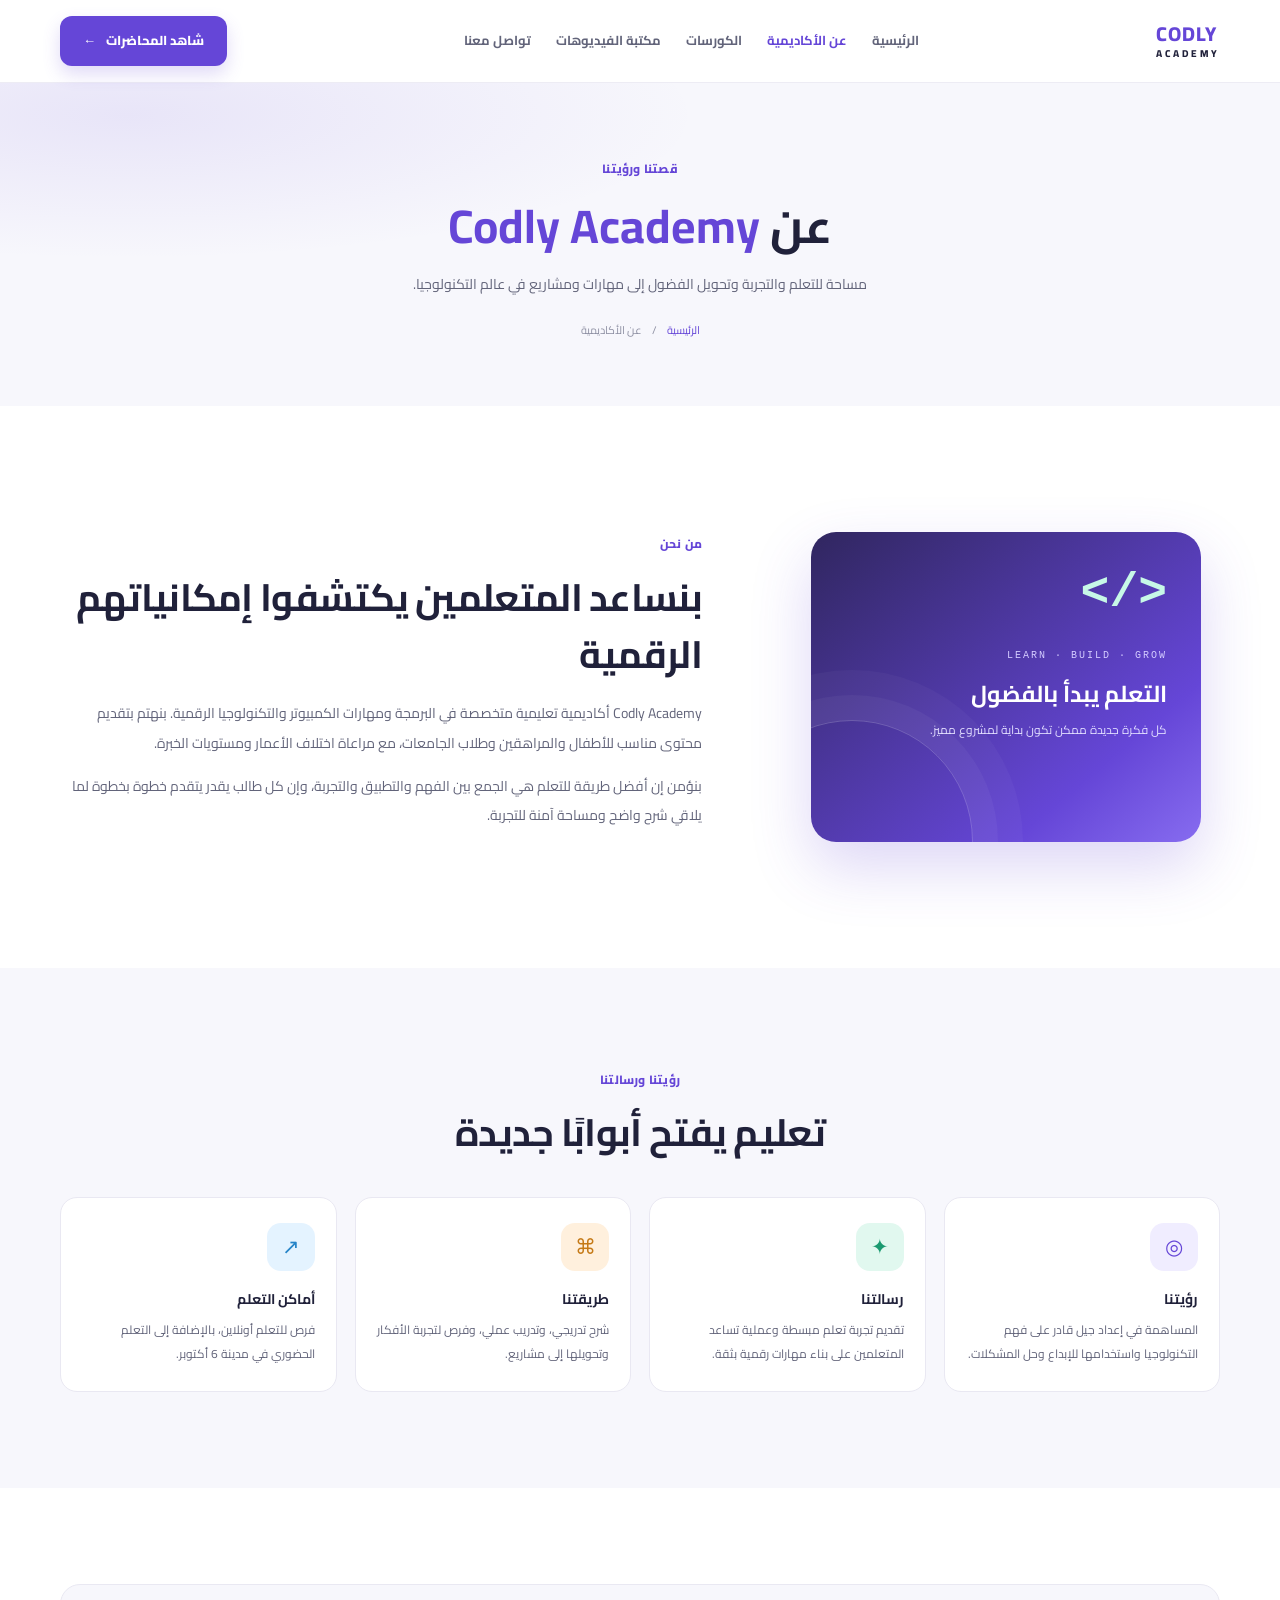
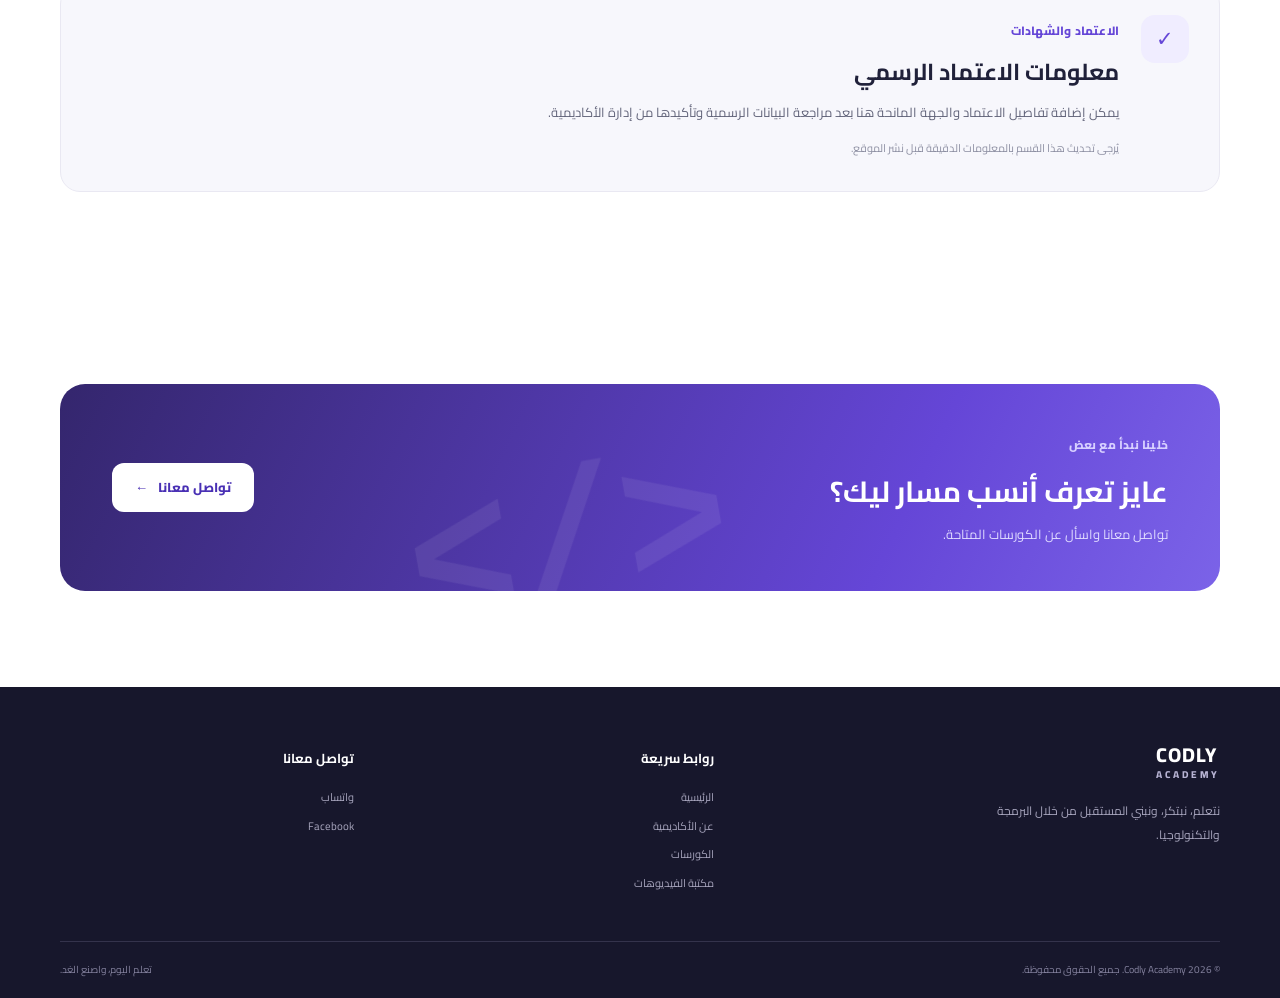
==== about.html @ 444b5b6e "first commit" ====
<!doctype html>
<html lang="ar" dir="rtl">
  <head>
    <meta charset="UTF-8" />
    <meta name="viewport" content="width=device-width, initial-scale=1.0" />
    <title>عن الأكاديمية | Codly Academy</title>
    <link rel="preconnect" href="https://fonts.googleapis.com" />
    <link rel="preconnect" href="https://fonts.gstatic.com" crossorigin />
    <link
      href="https://fonts.googleapis.com/css2?family=Cairo:wght@400;500;600;700;800&display=swap"
      rel="stylesheet"
    />
    <link rel="stylesheet" href="css/style.css" />
    <link rel="stylesheet" href="css/responsive.css" />
    <script src="js/main.js" defer></script>
  </head>
  <body>
    <header class="site-header">
      <div class="container nav-wrap">
        <a class="brand" href="index.html"
          ><img
            src="assets/logo.png"
            alt="شعار Codly Academy"
            class="brand-logo"
            onerror="
              this.style.display = 'none';
              this.nextElementSibling.style.display = 'inline-flex';
            "
          /><span class="brand-fallback">CODLY<span>ACADEMY</span></span></a
        >
        <button
          class="menu-toggle"
          aria-label="فتح القائمة"
          aria-expanded="false"
        >
          <span></span><span></span><span></span>
        </button>
        <nav class="main-nav" aria-label="القائمة الرئيسية">
          <a href="index.html">الرئيسية</a
          ><a class="active" href="about.html">عن الأكاديمية</a
          ><a href="index.html#courses">الكورسات</a
          ><a href="videos.html">مكتبة الفيديوهات</a
          ><a href="contact.html">تواصل معنا</a>
        </nav>
        <a class="button button-primary nav-cta" href="videos.html"
          >شاهد المحاضرات <span>←</span></a
        >
      </div>
    </header>
    <main>
      <section class="page-hero">
        <div class="container page-hero-content">
          <span class="eyebrow">قصتنا ورؤيتنا</span>
          <h1>عن <span class="text-gradient">Codly Academy</span></h1>
          <p>
            مساحة للتعلم والتجربة وتحويل الفضول إلى مهارات ومشاريع في عالم
            التكنولوجيا.
          </p>
          <div class="breadcrumbs">
            <a href="index.html">الرئيسية</a><span>/</span
            ><span>عن الأكاديمية</span>
          </div>
        </div>
      </section>
      <section class="section">
        <div class="container split-section about-page-split">
          <div class="section-visual reveal">
            <div class="visual-card visual-main">
              <div class="visual-symbol">&lt;/&gt;</div>
              <span class="visual-tag">LEARN · BUILD · GROW</span>
              <h3>التعلم يبدأ بالفضول</h3>
              <p>كل فكرة جديدة ممكن تكون بداية لمشروع مميز.</p>
            </div>
          </div>
          <div class="section-copy reveal">
            <span class="eyebrow">من نحن</span>
            <h2>بنساعد المتعلمين يكتشفوا إمكانياتهم الرقمية</h2>
            <p>
              Codly Academy أكاديمية تعليمية متخصصة في البرمجة ومهارات الكمبيوتر
              والتكنولوجيا الرقمية. بنهتم بتقديم محتوى مناسب للأطفال والمراهقين
              وطلاب الجامعات، مع مراعاة اختلاف الأعمار ومستويات الخبرة.
            </p>
            <p>
              بنؤمن إن أفضل طريقة للتعلم هي الجمع بين الفهم والتطبيق والتجربة،
              وإن كل طالب يقدر يتقدم خطوة بخطوة لما يلاقي شرح واضح ومساحة آمنة
              للتجربة.
            </p>
          </div>
        </div>
      </section>
      <section class="section section-soft">
        <div class="container">
          <div class="section-heading section-heading-center">
            <div>
              <span class="eyebrow">رؤيتنا ورسالتنا</span>
              <h2>تعليم يفتح أبوابًا جديدة</h2>
            </div>
          </div>
          <div class="features-grid">
            <article class="feature-card">
              <span class="feature-icon feature-purple">◎</span>
              <h3>رؤيتنا</h3>
              <p>
                المساهمة في إعداد جيل قادر على فهم التكنولوجيا واستخدامها
                للإبداع وحل المشكلات.
              </p>
            </article>
            <article class="feature-card">
              <span class="feature-icon feature-green">✦</span>
              <h3>رسالتنا</h3>
              <p>
                تقديم تجربة تعلم مبسطة وعملية تساعد المتعلمين على بناء مهارات
                رقمية بثقة.
              </p>
            </article>
            <article class="feature-card">
              <span class="feature-icon feature-orange">⌘</span>
              <h3>طريقتنا</h3>
              <p>
                شرح تدريجي، وتدريب عملي، وفرص لتجربة الأفكار وتحويلها إلى
                مشاريع.
              </p>
            </article>
            <article class="feature-card">
              <span class="feature-icon feature-blue">↗</span>
              <h3>أماكن التعلم</h3>
              <p>
                فرص للتعلم أونلاين، بالإضافة إلى التعلم الحضوري في مدينة 6
                أكتوبر.
              </p>
            </article>
          </div>
        </div>
      </section>
      <section class="section">
        <div class="container accreditation-panel">
          <span class="feature-icon feature-purple">✓</span>
          <div>
            <span class="eyebrow">الاعتماد والشهادات</span>
            <h2>معلومات الاعتماد الرسمي</h2>
            <p>
              يمكن إضافة تفاصيل الاعتماد والجهة المانحة هنا بعد مراجعة البيانات
              الرسمية وتأكيدها من إدارة الأكاديمية.
            </p>
            <small
              >يُرجى تحديث هذا القسم بالمعلومات الدقيقة قبل نشر الموقع.</small
            >
          </div>
        </div>
      </section>
      <section class="section">
        <div class="container cta-panel">
          <div>
            <span class="eyebrow">خلينا نبدأ مع بعض</span>
            <h2>عايز تعرف أنسب مسار ليك؟</h2>
            <p>تواصل معانا واسأل عن الكورسات المتاحة.</p>
          </div>
          <a class="button button-light" href="contact.html"
            >تواصل معانا <span>←</span></a
          >
          <div class="cta-decoration">&lt;/&gt;</div>
        </div>
      </section>
    </main>
    <div id="footer"></div>
  </body>
  <script src="js/footer.js"></script>
</html>
---- css/style.css ----
/* Codly Academy design system — update these variables to match the official logo */
:root {
  --color-primary: #6546d7;
  --color-primary-dark: #4930b4;
  --color-primary-soft: #f0edff;
  --color-secondary: #21b889;
  --color-ink: #20213a;
  --color-text: #62647a;
  --color-muted: #8d8fa2;
  --color-bg: #ffffff;
  --color-surface: #f7f7fc;
  --color-border: #e9e8f2;
  --color-dark: #17172c;
  --shadow-sm: 0 8px 24px rgba(34, 28, 76, .06);
  --shadow-md: 0 18px 48px rgba(34, 28, 76, .11);
  --radius-sm: 12px;
  --radius-md: 20px;
  --radius-lg: 30px;
  --container: 1160px;
  --transition: 220ms ease;
}
* { box-sizing: border-box; }
html { scroll-behavior: smooth; scroll-padding-top: 95px; }
body { margin: 0; font-family: "Cairo", Tahoma, Arial, sans-serif; color: var(--color-ink); background: var(--color-bg); line-height: 1.8; -webkit-font-smoothing: antialiased; }
body.menu-open { overflow: hidden; }
a { color: inherit; text-decoration: none; }
button, input { font: inherit; }
button, a { -webkit-tap-highlight-color: transparent; }
button:focus-visible, a:focus-visible, input:focus-visible { outline: 3px solid rgba(101, 70, 215, .35); outline-offset: 3px; }
img { max-width: 100%; display: block; }
.container { width: min(var(--container), calc(100% - 48px)); margin-inline: auto; }
.section { padding: 96px 0; position: relative; }
.section-soft { background: var(--color-surface); }
.site-header { position: sticky; top: 0; z-index: 100; background: rgba(255,255,255,.92); border-bottom: 1px solid rgba(233,232,242,.8); backdrop-filter: blur(18px); }
.nav-wrap { display: flex; align-items: center; justify-content: space-between; gap: 26px; min-height: 82px; }
.brand { display: inline-flex; align-items: center; gap: 10px; flex-shrink: 0; }
.brand-logo { width: 58px; height: 54px; object-fit: contain; }
.brand-fallback { display: none; align-items: flex-start; flex-direction: column; direction: ltr; font-weight: 800; letter-spacing: 1px; font-size: 20px; line-height: 1.05; color: var(--color-primary); }
.brand-fallback span { color: var(--color-ink); font-size: 10px; letter-spacing: 3px; margin-top: 5px; }
.main-nav { display: flex; align-items: center; gap: 25px; }
.main-nav a { color: var(--color-text); font-size: 13px; font-weight: 700; white-space: nowrap; transition: color var(--transition); }
.main-nav a:hover, .main-nav a.active { color: var(--color-primary); }
.button { display: inline-flex; justify-content: center; align-items: center; gap: 10px; padding: 12px 22px; border-radius: 12px; border: 1px solid transparent; font-weight: 800; font-size: 13px; cursor: pointer; transition: transform var(--transition), box-shadow var(--transition), background var(--transition); }
.button:hover { transform: translateY(-2px); }
.button-primary { color: #fff; background: var(--color-primary); box-shadow: 0 8px 18px rgba(101,70,215,.2); }
.button-primary:hover { background: var(--color-primary-dark); box-shadow: 0 12px 24px rgba(101,70,215,.25); }
.button-secondary { color: var(--color-ink); background: #fff; border-color: var(--color-border); }
.button-secondary:hover { border-color: var(--color-primary); color: var(--color-primary); }
.button-light { color: var(--color-primary-dark); background: #fff; }
.button-full { width: 100%; }
.menu-toggle { display: none; border: 1px solid var(--color-border); background: #fff; border-radius: 10px; width: 44px; height: 44px; padding: 10px; cursor: pointer; }
.menu-toggle span { height: 2px; display: block; background: var(--color-ink); margin: 5px 0; border-radius: 2px; }
.hero { overflow: hidden; padding-top: 82px; padding-bottom: 88px; background: radial-gradient(ellipse at 5% 25%, rgba(101,70,215,.08), transparent 34%), radial-gradient(ellipse at 85% 90%, rgba(33,184,137,.08), transparent 28%); }
.hero-grid { display: grid; grid-template-columns: 1.05fr .95fr; align-items: center; gap: 60px; position: relative; z-index: 1; }
.hero-copy { max-width: 590px; }
.eyebrow { display: inline-flex; align-items: center; gap: 9px; color: var(--color-primary); font-size: 12px; font-weight: 800; letter-spacing: .2px; }
.eyebrow-dot { width: 7px; height: 7px; border-radius: 50%; background: var(--color-secondary); box-shadow: 0 0 0 5px rgba(33,184,137,.12); }
.hero h1 { font-size: clamp(36px, 4.1vw, 56px); line-height: 1.35; letter-spacing: -1.5px; margin: 18px 0; font-weight: 800; }
.text-gradient { color: var(--color-primary); }
.hero-lead { color: var(--color-text); font-size: 16px; line-height: 2.1; max-width: 540px; margin: 0 0 28px; }
.hero-actions { display: flex; flex-wrap: wrap; gap: 12px; }
.play-icon { font-size: 11px; }
.hero-note { display: flex; align-items: center; gap: 12px; margin-top: 34px; color: var(--color-text); font-size: 12px; font-weight: 700; }
.avatar-stack { display: flex; direction: ltr; }
.avatar-stack i { display: grid; place-items: center; width: 29px; height: 29px; margin-left: -7px; border: 2px solid #fff; border-radius: 50%; background: var(--color-primary-soft); color: var(--color-primary); font-style: normal; font-size: 10px; }
.avatar-stack i:nth-child(2) { background: #dff8ee; color: #168963; }.avatar-stack i:nth-child(3) { background: #fff0db; color: #b66b0c; }
.hero-art { min-height: 430px; display: grid; place-items: center; position: relative; }
.orbit { position: absolute; border: 1px solid rgba(101,70,215,.14); border-radius: 50%; transform: rotate(-22deg); }
.orbit-one { width: 430px; height: 300px; }.orbit-two { width: 350px; height: 410px; transform: rotate(38deg); border-color: rgba(33,184,137,.2); }
.code-window { position: relative; z-index: 2; width: min(440px, 100%); border: 1px solid #383654; border-radius: 18px; overflow: hidden; background: #1c1b32; box-shadow: 0 28px 70px rgba(32,25,76,.25); transform: rotate(-2deg); }
.window-top { height: 47px; background: #27253f; display: flex; align-items: center; gap: 6px; padding: 0 17px; }
.window-top > span { width: 8px; height: 8px; border-radius: 50%; background: #f16e7e; }.window-top > span:nth-child(2) { background: #f6bf5e; }.window-top > span:nth-child(3) { background: #4fce9a; }
.window-top b { margin-inline-start: auto; color: #a6a4c4; font: 11px monospace; }
.code-lines { padding: 23px 18px 12px; color: #e4e2f7; font: 12px/2.35 Consolas, monospace; direction: ltr; text-align: left; }
.code-lines p { margin: 0; }.code-lines em { color: #676584; font-style: normal; margin-right: 12px; }.code-purple { color: #c9a3ff; }.code-green { color: #81e6b4; }.code-blue { color: #80c9ff; }
.window-status { border-top: 1px solid #35334e; color: #b1afcb; padding: 12px 18px; font-size: 10px; display: flex; align-items: center; gap: 9px; }
.status-pulse { width: 7px; height: 7px; background: #4fce9a; border-radius: 50%; box-shadow: 0 0 0 4px rgba(79,206,154,.12); }
.float-card { position: absolute; z-index: 3; display: flex; align-items: center; gap: 10px; padding: 12px 16px; background: #fff; border: 1px solid var(--color-border); border-radius: 14px; box-shadow: var(--shadow-md); }
.float-card-top { top: 58px; right: -5px; }.float-card-bottom { bottom: 55px; left: -12px; }
.float-card b, .float-card small { display: block; }.float-card b { font-size: 11px; }.float-card small { color: var(--color-muted); font-size: 10px; }
.float-icon { display: grid; place-items: center; width: 36px; height: 36px; border-radius: 11px; font-size: 18px; }.float-icon.purple { color: var(--color-primary); background: var(--color-primary-soft); }.float-icon.green { color: #149c70; background: #e2f8ef; }
.hero-spark { position: absolute; color: var(--color-primary); font-size: 26px; }.spark-one { top: 40px; left: 65px; }.spark-two { bottom: 42px; right: 25px; color: var(--color-secondary); }
.hero-glow { position: absolute; width: 400px; height: 400px; border-radius: 50%; background: rgba(101,70,215,.05); filter: blur(50px); top: 15%; left: 20%; pointer-events: none; }
.trust-strip { border-block: 1px solid var(--color-border); background: #fff; }
.trust-items { display: grid; grid-template-columns: repeat(3,1fr); gap: 30px; padding-block: 24px; }
.trust-items > div { display: flex; align-items: center; justify-content: center; gap: 12px; }.trust-icon { display: grid; place-items: center; width: 43px; height: 43px; background: var(--color-primary-soft); color: var(--color-primary); border-radius: 13px; font-size: 20px; }
.trust-items b, .trust-items small { display: block; }.trust-items b { font-size: 12px; }.trust-items small { font-size: 10px; color: var(--color-muted); margin-top: 2px; }
.split-section { display: grid; grid-template-columns: .9fr 1.1fr; align-items: center; gap: 90px; }.section-visual { min-height: 370px; display: grid; place-items: center; position: relative; }
.visual-card { width: min(390px,100%); min-height: 310px; border-radius: 25px; padding: 34px; color: #fff; background: linear-gradient(140deg, #30265f, #6546d7 75%, #876cf0); box-shadow: 0 25px 60px rgba(101,70,215,.22); position: relative; overflow: hidden; }
.visual-card::after { content: ""; position: absolute; width: 240px; height: 240px; border: 1px solid rgba(255,255,255,.2); border-radius: 50%; left: -80px; bottom: -120px; box-shadow: 0 0 0 25px rgba(255,255,255,.04),0 0 0 50px rgba(255,255,255,.03); }
.visual-symbol { font: 800 48px Consolas, monospace; color: #c7f8e7; margin-bottom: 30px; }.visual-tag { display: block; color: #d4ccff; font: 10px monospace; letter-spacing: 2px; }.visual-card h3 { font-size: 23px; margin: 12px 0 5px; }.visual-card p { font-size: 12px; color: #e1ddff; margin: 0; }
.visual-mini { position: absolute; bottom: 3px; right: 0; display: grid; grid-template-columns: 42px 1fr; align-items: center; column-gap: 10px; padding: 13px 17px; border: 1px solid var(--color-border); border-radius: 14px; background: #fff; box-shadow: var(--shadow-md); }.visual-mini > span { grid-row: span 2; display: grid; place-items: center; width: 38px; height: 38px; border-radius: 11px; background: #e1f9ef; color: #15966c; }.visual-mini b { font-size: 11px; }.visual-mini small { color: var(--color-muted); font-size: 10px; }
.section-copy h2, .section-heading h2, .contact-copy h2 { margin: 12px 0 16px; font-size: clamp(27px,3vw,38px); line-height: 1.5; letter-spacing: -.7px; }.section-copy p, .section-heading > p, .contact-copy > p { color: var(--color-text); font-size: 14px; line-height: 2.1; }
.text-link { display: inline-flex; align-items: center; gap: 9px; color: var(--color-primary); font-size: 12px; font-weight: 800; margin-top: 14px; }.text-link span { transition: transform var(--transition); }.text-link:hover span { transform: translateX(-4px); }
.section-heading { display: flex; align-items: end; justify-content: space-between; gap: 35px; margin-bottom: 36px; }.section-heading > p { max-width: 360px; margin: 0 0 8px; }.section-heading h2 { margin-bottom: 0; }.section-heading-center { flex-direction: column; align-items: center; text-align: center; gap: 7px; }.section-heading-center > p { max-width: 520px; }
.course-grid { display: grid; grid-template-columns: repeat(3,1fr); gap: 20px; }.course-card { background: #fff; border: 1px solid var(--color-border); border-radius: 19px; overflow: hidden; transition: transform var(--transition), box-shadow var(--transition), border-color var(--transition); }.course-card:hover { transform: translateY(-5px); box-shadow: var(--shadow-md); border-color: transparent; }
.course-art { height: 150px; position: relative; display: grid; place-items: center; overflow: hidden; }.course-art::before,.course-art::after { content: ""; position: absolute; border: 1px solid rgba(255,255,255,.35); width: 180px; height: 180px; border-radius: 50%; }.course-art::after { width: 240px; height: 240px; }.course-art > span { position: relative; z-index: 1; font-size: 45px; filter: drop-shadow(0 8px 10px rgba(0,0,0,.1)); }.course-art i { position: absolute; bottom: 13px; left: 16px; font: 10px monospace; letter-spacing: 2px; color: rgba(255,255,255,.8); font-style: normal; }
.art-scratch { background: linear-gradient(135deg,#ef9b3c,#f6c86a); }.art-python { background: linear-gradient(135deg,#3476ba,#63b9e5); }.art-web { background: linear-gradient(135deg,#5940bc,#9d83f2); }.art-web > span { font: 800 35px Consolas,monospace; color: white; }.art-ai { background: linear-gradient(135deg,#178e7a,#61d5ae); }.art-office { background: linear-gradient(135deg,#d45f8d,#f3a8c4); }
.course-body { padding: 22px; }.course-level { display: inline-flex; background: var(--color-primary-soft); color: var(--color-primary); border-radius: 7px; padding: 3px 9px; font-size: 10px; font-weight: 800; }.course-body h3 { margin: 9px 0 6px; font-size: 17px; }.course-body p { margin: 0; min-height: 72px; color: var(--color-text); font-size: 12px; line-height: 2; }.course-body .text-link { margin-top: 12px; }
.features-grid { display: grid; grid-template-columns: repeat(4,1fr); gap: 18px; }.feature-card { padding: 25px 21px; border: 1px solid var(--color-border); border-radius: 17px; background: #fff; transition: transform var(--transition),box-shadow var(--transition); }.feature-card:hover { transform: translateY(-4px); box-shadow: var(--shadow-sm); }.feature-icon { display: grid; place-items: center; width: 48px; height: 48px; border-radius: 14px; font-size: 21px; }.feature-purple { background: #f0edff; color: #6546d7; }.feature-green { background: #e1f8ef; color: #1a9a70; }.feature-orange { background: #fff0dd; color: #c57a17; }.feature-blue { background: #e4f3ff; color: #2584c8; }.feature-card h3 { font-size: 14px; margin: 16px 0 5px; }.feature-card p { font-size: 12px; line-height: 2; color: var(--color-text); margin: 0; }
.video-preview-section { background: var(--color-surface); }.video-category-grid { display: grid; grid-template-columns: repeat(3,1fr); gap: 18px; }.video-category { display: flex; align-items: center; gap: 14px; padding: 21px; border-radius: 17px; border: 1px solid var(--color-border); background: #fff; transition: transform var(--transition),box-shadow var(--transition); }.video-category:hover { transform: translateY(-4px); box-shadow: var(--shadow-sm); }.category-icon { display: grid; place-items: center; width: 50px; height: 50px; flex-shrink: 0; border-radius: 14px; font-size: 22px; background: #f0edff; color: var(--color-primary); }.category-python .category-icon { background: #e4f3ff; }.category-web .category-icon { background: #e1f8ef; font: 800 16px Consolas,monospace; }.video-category b,.video-category small { display: block; }.video-category b { font-size: 14px; }.video-category small { font-size: 10px; color: var(--color-muted); margin-top: 3px; }.category-arrow { margin-inline-start: auto; color: var(--color-primary); font-size: 18px; }
.cta-panel { position: relative; overflow: hidden; display: flex; justify-content: space-between; align-items: center; gap: 30px; border-radius: 25px; padding: 45px 52px; background: linear-gradient(115deg,#34266d,#6546d7 72%,#7b63e8); color: #fff; }.cta-panel .eyebrow { color: #d8d0ff; }.cta-panel h2 { font-size: 29px; margin: 8px 0 5px; }.cta-panel p { margin: 0; color: #e0dbff; font-size: 13px; }.cta-panel .button { position: relative; z-index: 1; flex-shrink: 0; }.cta-decoration { position: absolute; left: 30%; bottom: -58px; color: rgba(255,255,255,.07); font: 800 180px Consolas,monospace; transform: rotate(-10deg); }
.site-footer { background: var(--color-dark); color: #fff; padding-top: 55px; }.footer-grid { display: grid; grid-template-columns: 1.5fr 1fr 1fr; gap: 65px; padding-bottom: 38px; }.footer-brand .brand-fallback { color: #fff; }.footer-brand .brand-fallback span { color: #b8b4d4; }.footer-about p { color: #a7a5bd; font-size: 12px; max-width: 280px; line-height: 2; margin-top: 18px; }.footer-grid h3 { font-size: 13px; margin: 5px 0 17px; }.footer-grid > div:not(:first-child) > a { display: block; color: #a7a5bd; font-size: 11px; margin: 9px 0; transition: color var(--transition); }.footer-grid > div > a:hover { color: #fff; }.footer-bottom { display: flex; justify-content: space-between; gap: 20px; border-top: 1px solid #34334c; padding-block: 19px; color: #85839f; font-size: 10px; }
.page-hero { padding: 70px 0 65px; background: radial-gradient(ellipse at 10% 10%,rgba(101,70,215,.1),transparent 35%), var(--color-surface); text-align: center; }.page-hero-content { max-width: 760px; }.page-hero h1 { font-size: clamp(32px,4vw,47px); line-height: 1.4; margin: 12px 0; }.page-hero p { color: var(--color-text); margin: 0 auto; max-width: 640px; font-size: 14px; }.breadcrumbs { display: flex; justify-content: center; align-items: center; gap: 10px; margin-top: 24px; color: var(--color-muted); font-size: 11px; }.breadcrumbs a { color: var(--color-primary); }
.about-page-split { grid-template-columns: .8fr 1.2fr; }.accreditation-panel { display: flex; align-items: flex-start; gap: 22px; padding: 30px; border: 1px solid var(--color-border); border-radius: 20px; background: var(--color-surface); }.accreditation-panel h2 { font-size: 23px; margin: 8px 0; }.accreditation-panel p { color: var(--color-text); font-size: 13px; margin: 0 0 8px; }.accreditation-panel small { color: var(--color-muted); font-size: 11px; }
.contact-layout { display: grid; grid-template-columns: 1.1fr .9fr; gap: 65px; align-items: start; }.contact-copy h2 { margin-top: 9px; }.contact-method { display: flex; align-items: center; gap: 15px; padding: 18px; border: 1px solid var(--color-border); border-radius: 15px; margin-top: 13px; transition: border-color var(--transition),transform var(--transition); }.contact-method:hover { border-color: var(--color-primary); transform: translateX(-3px); }.contact-method-icon { display: grid; place-items: center; width: 46px; height: 46px; border-radius: 13px; flex-shrink: 0; font-weight: 800; font-size: 19px; }.contact-whatsapp { background: #e1f8ef; color: #159a6d; }.contact-facebook { background: #e7efff; color: #2764d8; }.contact-location { background: #fff0dd; color: #c57a17; }.contact-method small,.contact-method b,.contact-method em { display: block; }.contact-method small { font-size: 10px; color: var(--color-muted); }.contact-method b { font-size: 13px; }.contact-method em { font-style: normal; font-size: 10px; color: var(--color-text); }.contact-arrow { margin-inline-start: auto; color: var(--color-primary); }.contact-side-card { background: var(--color-surface); border: 1px solid var(--color-border); border-radius: 23px; padding: 28px; text-align: center; }.contact-illustration { height: 150px; display: grid; place-items: center; position: relative; overflow: hidden; }.contact-code { display: grid; place-items: center; width: 100px; height: 100px; border-radius: 27px; color: #fff; background: var(--color-primary); box-shadow: 0 15px 35px rgba(101,70,215,.25); font: 800 29px Consolas,monospace; transform: rotate(-7deg); z-index: 1; }.contact-spark { position: absolute; top: 10px; right: 25%; color: var(--color-secondary); font-size: 27px; }.contact-orbit { position: absolute; width: 210px; height: 120px; border: 1px solid rgba(101,70,215,.2); border-radius: 50%; transform: rotate(30deg); }.contact-side-card h3 { font-size: 18px; margin: 10px 0 5px; }.contact-side-card p { color: var(--color-text); font-size: 12px; margin: 0 0 20px; }.contact-side-card > small { display: block; color: var(--color-muted); font-size: 10px; margin-top: 12px; }
.reveal { animation: fade-up .7s both; }.reveal:nth-child(2n) { animation-delay: .08s; }.reveal:nth-child(3n) { animation-delay: .15s; }
@keyframes fade-up { from { opacity: 0; transform: translateY(15px); } to { opacity: 1; transform: translateY(0); } }
@media (prefers-reduced-motion: reduce) { *,*::before,*::after { scroll-behavior: auto !important; animation-duration: .01ms !important; transition-duration: .01ms !important; } }

/* ===== Feedback Slider ===== */

.feedback-slider {
  display: grid;
  grid-template-columns: 44px minmax(0, 1fr) 44px;
  align-items: center;
  gap: 14px;
}

.feedback-viewport {
  min-width: 0;
  overflow: hidden;
  padding: 12px 2px 22px;
}

.feedback-gallery {
  display: flex;
  align-items: stretch;
  gap: 22px;
  direction: rtl;
  transition: transform 0.45s cubic-bezier(.22, .61, .36, 1);
  will-change: transform;
}

.feedback-card {
  flex: 0 0 calc((100% - 44px) / 3);
  min-width: 0;
  overflow: hidden;
  padding: 10px;
  border: 1px solid #e8eaf5;
  border-radius: 20px;
  background: #fff;
  box-shadow: 0 8px 30px rgba(25, 35, 75, 0.06);
}

.feedback-image-button {
  display: block;
  width: 100%;
  padding: 0;
  overflow: hidden;
  border: 0;
  border-radius: 13px;
  background: #f5f6fb;
  cursor: zoom-in;
}

.feedback-image-button img {
  display: block;
  width: 100%;
  height: 290px;
  object-fit: contain;
  background: #f5f6fb;
}

.slider-arrow {
  display: grid;
  place-items: center;
  width: 44px;
  height: 44px;
  border: 0;
  border-radius: 50%;
  color: #fff;
  background: #6657e8;
  font-size: 20px;
  cursor: pointer;
  transition: background .2s, transform .2s;
}

.slider-arrow:hover {
  background: #5040cf;
  transform: scale(1.06);
}

.slider-arrow:disabled {
  opacity: .35;
  cursor: not-allowed;
  transform: none;
}

.feedback-pagination {
  display: flex;
  justify-content: center;
  align-items: center;
  gap: 14px;
  margin-top: 8px;
}

.feedback-dots {
  display: flex;
  justify-content: center;
  align-items: center;
  gap: 7px;
}

.feedback-dot {
  width: 8px;
  height: 8px;
  padding: 0;
  border: 0;
  border-radius: 99px;
  background: #d1d5e5;
  cursor: pointer;
  transition: width .25s, background .25s;
}

.feedback-dot.active {
  width: 23px;
  background: #6657e8;
}

.feedback-counter {
  color: #6b7280;
  font-size: 12px;
  direction: ltr;
}

.feedback-empty {
  flex: 0 0 100%;
  text-align: center;
  color: #6b7280;
  padding: 30px;
}

@media (max-width: 900px) {
  .feedback-card {
    flex-basis: calc((100% - 22px) / 2);
  }

  .feedback-image-button img {
    height: 270px;
  }
}

@media (max-width: 560px) {
  .feedback-slider {
    grid-template-columns: 32px minmax(0, 1fr) 32px;
    gap: 6px;
  }

  .feedback-gallery {
    gap: 14px;
  }

  .feedback-card {
    flex-basis: 100%;
  }

  .feedback-image-button img {
    height: 340px;
  }

  .slider-arrow {
    width: 32px;
    height: 32px;
    font-size: 15px;
  }
}

@media (prefers-reduced-motion: reduce) {
  .feedback-gallery {
    transition: none;
  }
}
---- css/responsive.css ----
@media (max-width: 1050px) {
  .main-nav { gap: 14px; }.main-nav a { font-size: 11px; }.nav-wrap { gap: 16px; }.nav-cta { padding: 10px 14px; font-size: 11px; }
  .hero-grid { gap: 30px; }.hero-art { min-height: 390px; }.orbit-one { width: 350px; }.orbit-two { width: 290px; height: 350px; }.float-card-top { right: 0; }.float-card-bottom { left: 0; }
  .split-section { gap: 50px; }.course-grid { grid-template-columns: repeat(3,minmax(0,1fr)); }.course-body { padding: 17px; }.features-grid { grid-template-columns: repeat(2,1fr); }
  .video-grid { grid-template-columns: repeat(2,minmax(0,1fr)); }.player-layout { grid-template-columns: minmax(0,1.4fr) minmax(260px,.8fr); gap: 15px; }
}
@media (max-width: 780px) {
  .container { width: min(100% - 32px, var(--container)); }.section { padding: 68px 0; }
  .nav-wrap { min-height: 72px; }.brand-logo { width: 48px; height: 46px; }.menu-toggle { display: block; margin-inline-start: auto; }.nav-cta { display: none; }
  .main-nav { display: none; position: fixed; top: 72px; right: 0; left: 0; max-height: calc(100vh - 72px); overflow-y: auto; padding: 18px 24px 25px; flex-direction: column; align-items: stretch; gap: 0; background: #fff; border-bottom: 1px solid var(--color-border); box-shadow: var(--shadow-md); }.main-nav.open { display: flex; }.main-nav a { padding: 13px 5px; border-bottom: 1px solid var(--color-border); font-size: 13px; }
  .hero { padding: 55px 0 60px; }.hero-grid { grid-template-columns: 1fr; gap: 20px; }.hero-copy { max-width: 100%; }.hero h1 { font-size: clamp(34px,8vw,48px); }.hero-lead { font-size: 14px; }.hero-art { min-height: 350px; margin-top: 5px; }.code-window { width: min(410px,90%); }.float-card-top { right: 0; top: 25px; }.float-card-bottom { left: 0; bottom: 20px; }.orbit-one { width: 330px; height: 260px; }.orbit-two { width: 280px; height: 330px; }
  .trust-items { grid-template-columns: 1fr; gap: 15px; padding-block: 20px; }.trust-items > div { justify-content: flex-start; }.trust-icon { width: 38px; height: 38px; }
  .split-section,.about-page-split { grid-template-columns: 1fr; gap: 35px; }.section-visual { min-height: 330px; order: 0; }.section-copy { order: 1; }.visual-card { min-height: 285px; }.visual-mini { right: 0; bottom: 0; }
  .section-heading { align-items: flex-start; flex-direction: column; gap: 10px; margin-bottom: 27px; }.section-heading > p { max-width: 100%; }.section-heading h2,.section-copy h2 { font-size: 28px; }
  .course-grid { grid-template-columns: repeat(2,minmax(0,1fr)); gap: 13px; }.course-art { height: 125px; }.course-body { padding: 14px; }.course-body h3 { font-size: 14px; }.course-body p { min-height: 0; font-size: 11px; }
  .features-grid { grid-template-columns: repeat(2,minmax(0,1fr)); gap: 12px; }.feature-card { padding: 19px 16px; }
  .video-category-grid { grid-template-columns: 1fr; gap: 12px; }.video-category { padding: 16px; }
  .cta-panel { padding: 32px 25px; flex-direction: column; align-items: flex-start; gap: 20px; }.cta-panel h2 { font-size: 25px; }.cta-decoration { left: 3%; font-size: 120px; }
  .footer-grid { grid-template-columns: 1fr 1fr; gap: 28px; }.footer-about { grid-column: 1/-1; }.footer-bottom { flex-direction: column; gap: 6px; }
  .page-hero { padding: 55px 0 48px; }.page-hero h1 { font-size: 34px; }.page-hero p { font-size: 12px; }.contact-layout { grid-template-columns: 1fr; gap: 35px; }.contact-side-card { max-width: 500px; width: 100%; margin-inline: auto; }.accreditation-panel { padding: 22px; }
  .videos-library-section { padding-top: 35px; }.video-categories { gap: 7px; margin-bottom: 28px; }.category-tab { padding: 9px 12px; font-size: 10px; }.library-toolbar { align-items: stretch; flex-direction: column; gap: 15px; }.library-toolbar h2 { font-size: 20px; }.search-box { width: 100%; }.video-grid { gap: 14px; }.lesson-thumb { height: 140px; }.lesson-card-body { padding: 14px; }.lesson-card-body h3 { font-size: 13px; }.lesson-card-body p { font-size: 10px; }.player-layout { grid-template-columns: 1fr; }.playlist-panel { order: 1; }.player-info { padding: 20px; }.player-info h1 { font-size: 21px; }
}
@media (max-width: 480px) {
  .container { width: calc(100% - 28px); }.hero-actions { align-items: stretch; flex-direction: column; max-width: 280px; }.hero-actions .button { width: 100%; }.hero-art { min-height: 300px; }.code-lines { font-size: 10px; padding: 17px 12px 9px; }.window-top { height: 39px; }.window-status { padding: 9px 12px; }.float-card { padding: 9px 11px; gap: 7px; }.float-card b { font-size: 9px; }.float-card small { font-size: 8px; }.float-icon { width: 30px; height: 30px; }.float-card-top { top: 6px; }.float-card-bottom { bottom: 3px; }.orbit-one { width: 270px; height: 230px; }.orbit-two { width: 220px; height: 280px; }
  .course-grid { grid-template-columns: 1fr; }.course-art { height: 155px; }.course-body p { min-height: 0; }.features-grid { grid-template-columns: 1fr 1fr; }.feature-card { padding: 16px 13px; }.feature-card h3 { font-size: 12px; }.feature-card p { font-size: 10px; }.footer-grid { grid-template-columns: 1fr; gap: 22px; }.footer-about { grid-column: auto; }
  .video-grid { grid-template-columns: 1fr; }.lesson-thumb { height: 190px; }.category-tab { flex: 1 1 calc(50% - 7px); justify-content: center; }.library-note { padding: 13px; }.library-note p { font-size: 10px; }.lesson-navigation { flex-direction: column; }.lesson-navigation .button { width: 100%; }.player-main { padding-top: 20px; }.player-breadcrumb { font-size: 9px; gap: 6px; }.playlist-panel { padding: 15px; }.contact-method { padding: 14px; gap: 11px; }.contact-method b { font-size: 11px; }
}
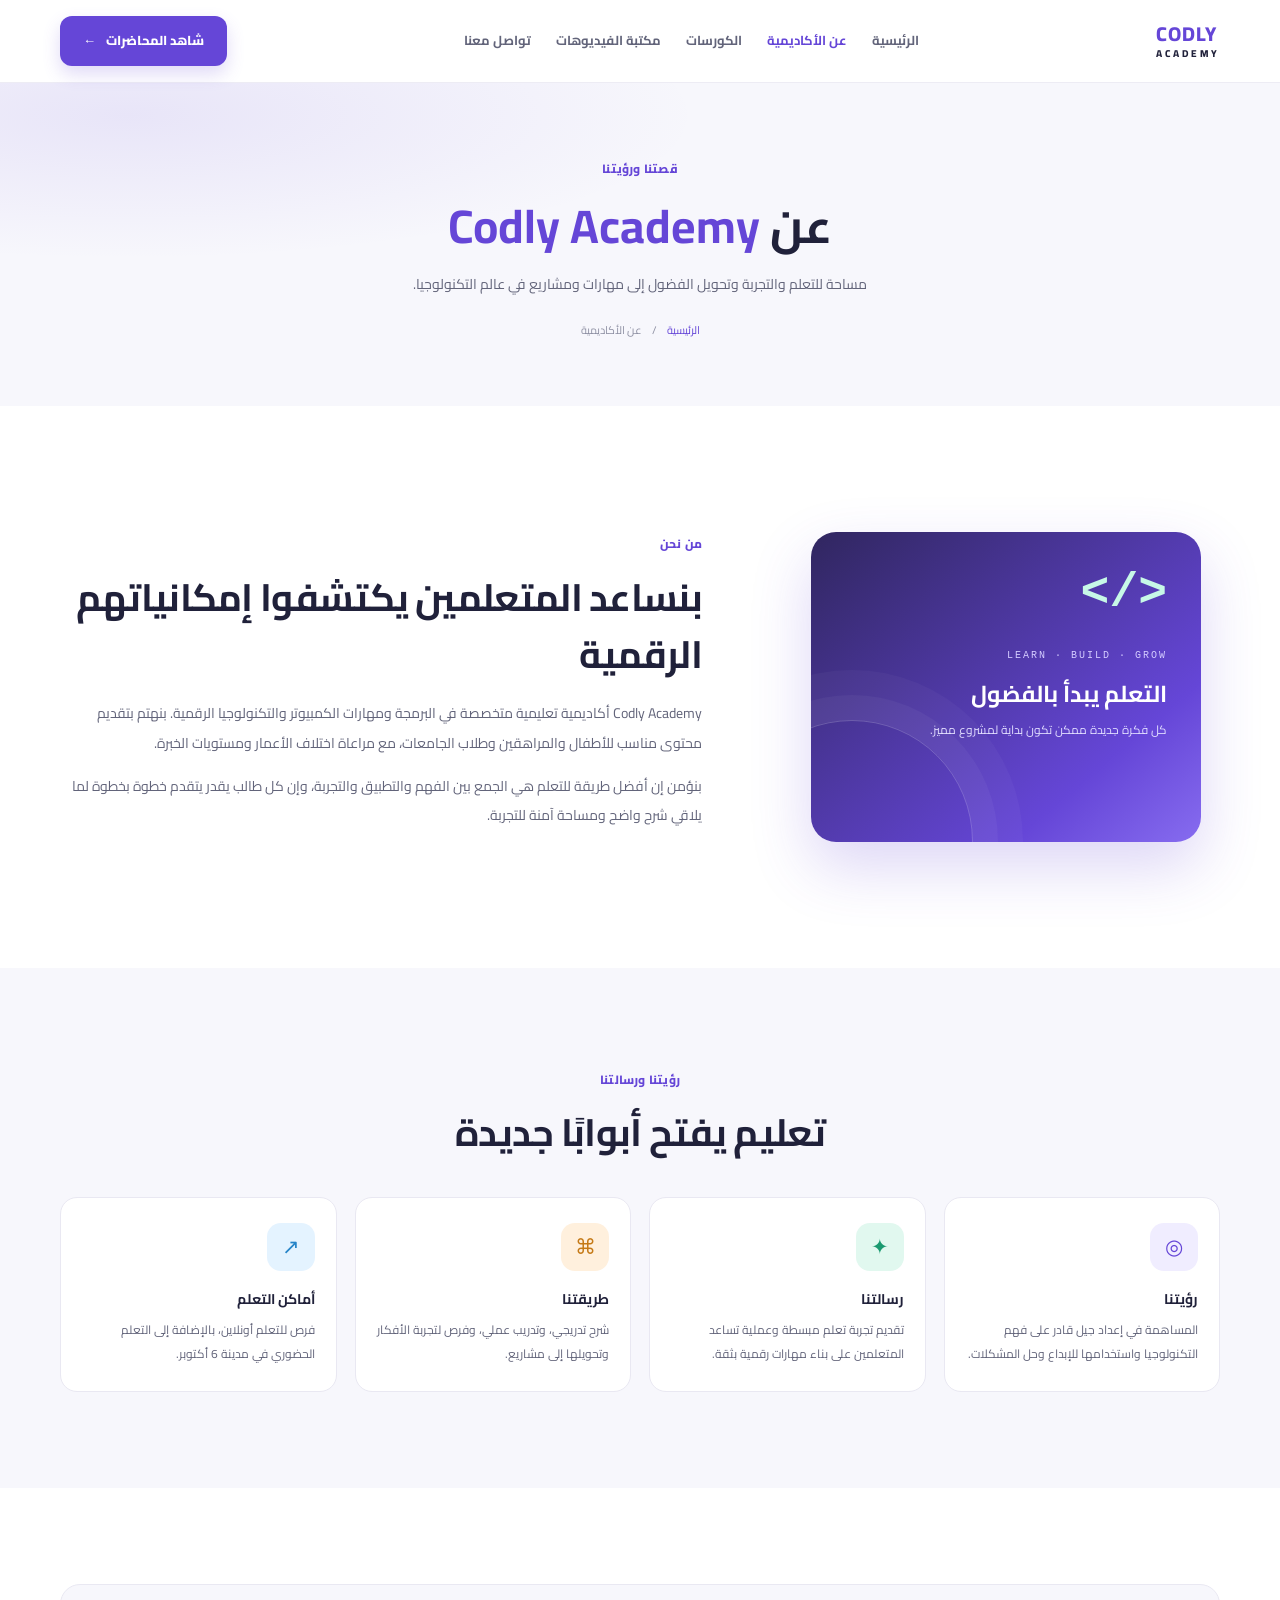
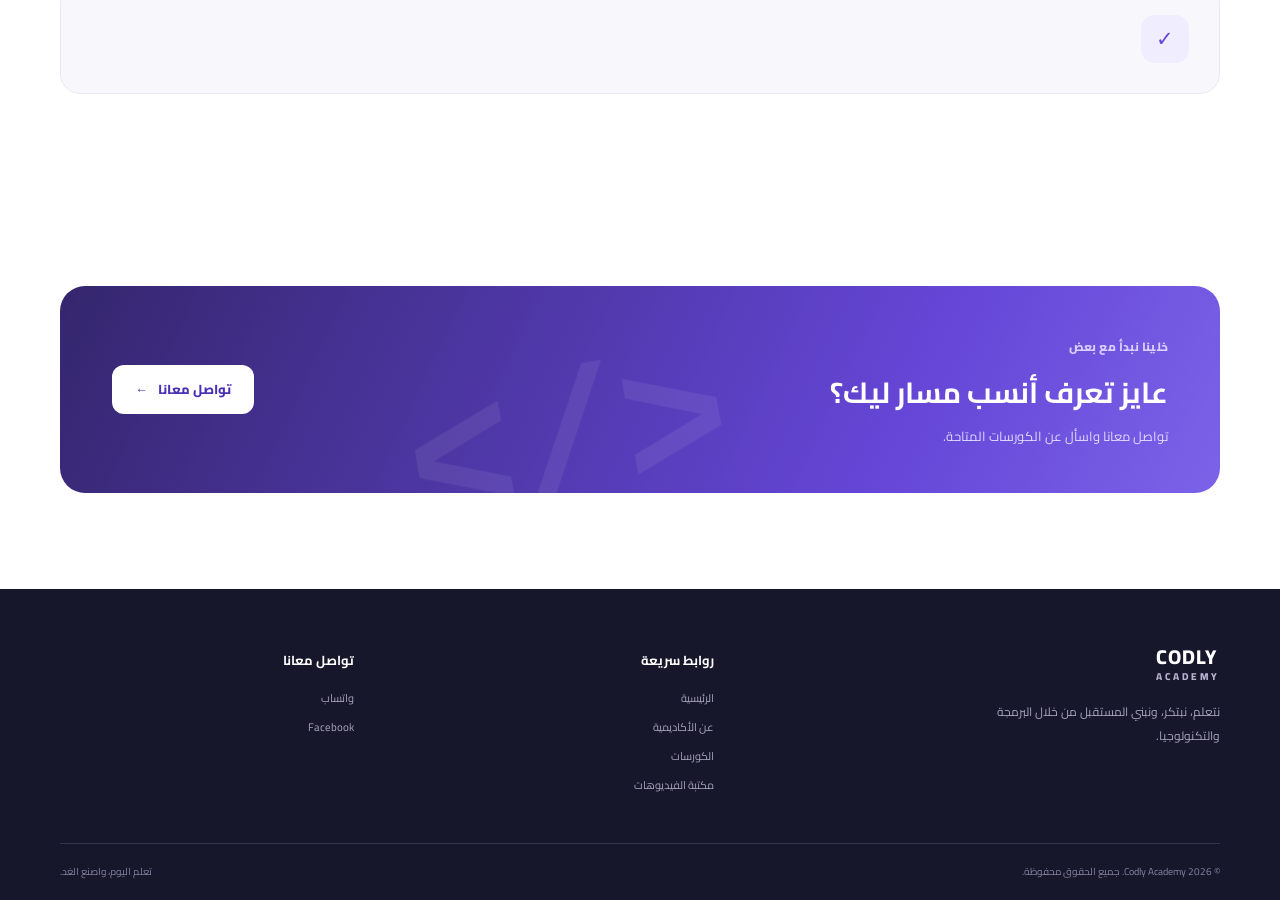
==== commit 25a8c12f: "Remove commented accreditation section in about.html Removed commented-out Arabic text related to ac" ====
--- a/about.html
+++ b/about.html
@@ -136,7 +136,7 @@
         <div class="container accreditation-panel">
           <span class="feature-icon feature-purple">✓</span>
           <div>
-            <span class="eyebrow">الاعتماد والشهادات</span>
+            <!-- <span class="eyebrow">الاعتماد والشهادات</span>
             <h2>معلومات الاعتماد الرسمي</h2>
             <p>
               يمكن إضافة تفاصيل الاعتماد والجهة المانحة هنا بعد مراجعة البيانات
@@ -145,7 +145,7 @@
             <small
               >يُرجى تحديث هذا القسم بالمعلومات الدقيقة قبل نشر الموقع.</small
             >
-          </div>
+          </div> -->
         </div>
       </section>
       <section class="section">
